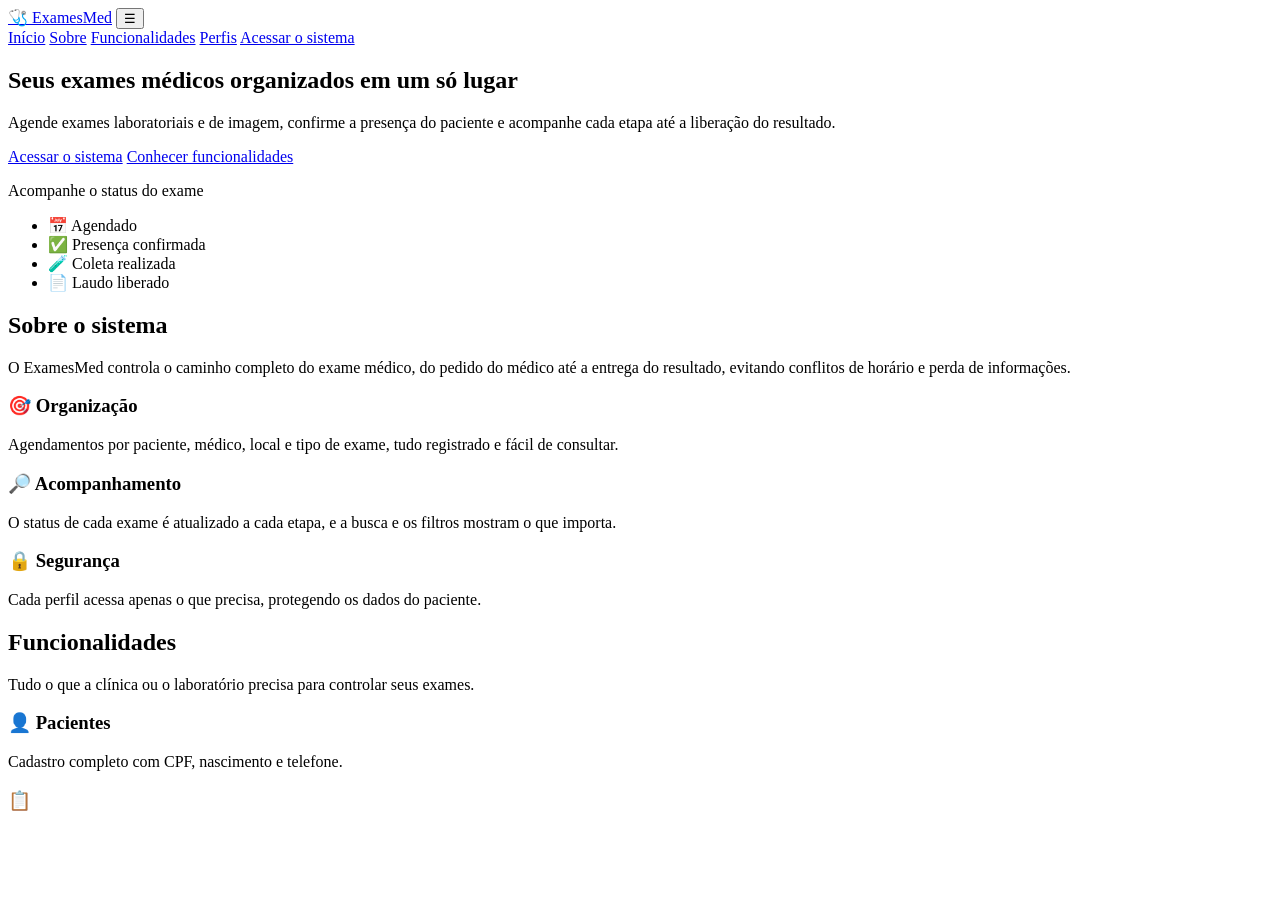
==== index.html @ 8dbb3906 "feat: estrutura HTML da tela inicial" ====
<!DOCTYPE html>
<!-- Diz ao navegador que este é um documento HTML5 -->
<html lang="pt-BR">
<head>
  <!-- Permite acentos e caracteres especiais -->
  <meta charset="UTF-8">
  <!-- Faz a página se ajustar à tela do celular (essencial para a responsividade) -->
  <meta name="viewport" content="width=device-width, initial-scale=1.0">
  <!-- Descrição que aparece nos resultados de busca -->
  <meta name="description" content="Sistema de Controle de Exames Médicos: agende exames laboratoriais e de imagem e acompanhe o status.">
  <!-- Título que aparece na aba do navegador -->
  <title>ExamesMed | Controle de Exames Médicos</title>
  <!-- Liga o arquivo de estilos (CSS) à página -->
  <link rel="stylesheet" href="css/style.css">
</head>
<body>

  <!-- ===== CABEÇALHO: logo, menu de navegação e botão de acesso ===== -->
  <header class="cabecalho">
    <div class="container cabecalho__interno">

      <!-- Logo: clicar leva ao topo da página -->
      <a href="#inicio" class="logo">🩺 ExamesMed</a>

      <!-- Botão que abre/fecha o menu no celular (o JS controla; o CSS esconde no computador) -->
      <button class="menu-toggle" id="menu-toggle" aria-label="Abrir menu" aria-expanded="false">☰</button>

      <!-- Menu: cada link rola até a seção com o mesmo id -->
      <nav class="menu" id="menu" aria-label="Menu principal">
        <a href="#inicio">Início</a>
        <a href="#sobre">Sobre</a>
        <a href="#funcionalidades">Funcionalidades</a>
        <a href="#perfis">Perfis</a>
        <a href="login.html" class="botao botao--destaque">Acessar o sistema</a>
      </nav>

    </div>
  </header>

  <main>

    <!-- ===== INÍCIO: apresentação do sistema (seção principal da página) ===== -->
    <section class="hero" id="inicio">
      <div class="container hero__interno">
        <div class="hero__texto">
          <h1>Seus exames médicos organizados em um só lugar</h1>
          <p>Agende exames laboratoriais e de imagem, confirme a presença do paciente e acompanhe cada etapa até a liberação do resultado.</p>
          <div class="hero__acoes">
            <a href="login.html" class="botao botao--destaque">Acessar o sistema</a>
            <a href="#funcionalidades" class="botao botao--contorno">Conhecer funcionalidades</a>
          </div>
        </div>

        <!-- Cartão decorativo que resume o fluxo do exame -->
        <div class="hero__cartao" aria-hidden="true">
          <p class="hero__cartao-titulo">Acompanhe o status do exame</p>
          <ul class="etapas">
            <li>📅 Agendado</li>
            <li>✅ Presença confirmada</li>
            <li>🧪 Coleta realizada</li>
            <li>📄 Laudo liberado</li>
          </ul>
        </div>
      </div>
    </section>

    <!-- ===== SOBRE: o que é o sistema e quais números/benefícios ele traz ===== -->
    <section class="secao" id="sobre">
      <div class="container">
        <h2>Sobre o sistema</h2>
        <p class="secao__intro">O ExamesMed controla o caminho completo do exame médico, do pedido do médico até a entrega do resultado, evitando conflitos de horário e perda de informações.</p>

        <div class="grade grade--3">
          <article class="cartao">
            <h3>🎯 Organização</h3>
            <p>Agendamentos por paciente, médico, local e tipo de exame, tudo registrado e fácil de consultar.</p>
          </article>
          <article class="cartao">
            <h3>🔎 Acompanhamento</h3>
            <p>O status de cada exame é atualizado a cada etapa, e a busca e os filtros mostram o que importa.</p>
          </article>
          <article class="cartao">
            <h3>🔒 Segurança</h3>
            <p>Cada perfil acessa apenas o que precisa, protegendo os dados do paciente.</p>
          </article>
        </div>
      </div>
    </section>

    <!-- ===== FUNCIONALIDADES: baseadas nos casos de uso do sistema ===== -->
    <section class="secao secao--cinza" id="funcionalidades">
      <div class="container">
        <h2>Funcionalidades</h2>
        <p class="secao__intro">Tudo o que a clínica ou o laboratório precisa para controlar seus exames.</p>

        <div class="grade grade--4">
          <article class="cartao">
            <h3>👤 Pacientes</h3>
            <p>Cadastro completo com CPF, nascimento e telefone.</p>
          </article>
          <article class="cartao">
            <h3>📋
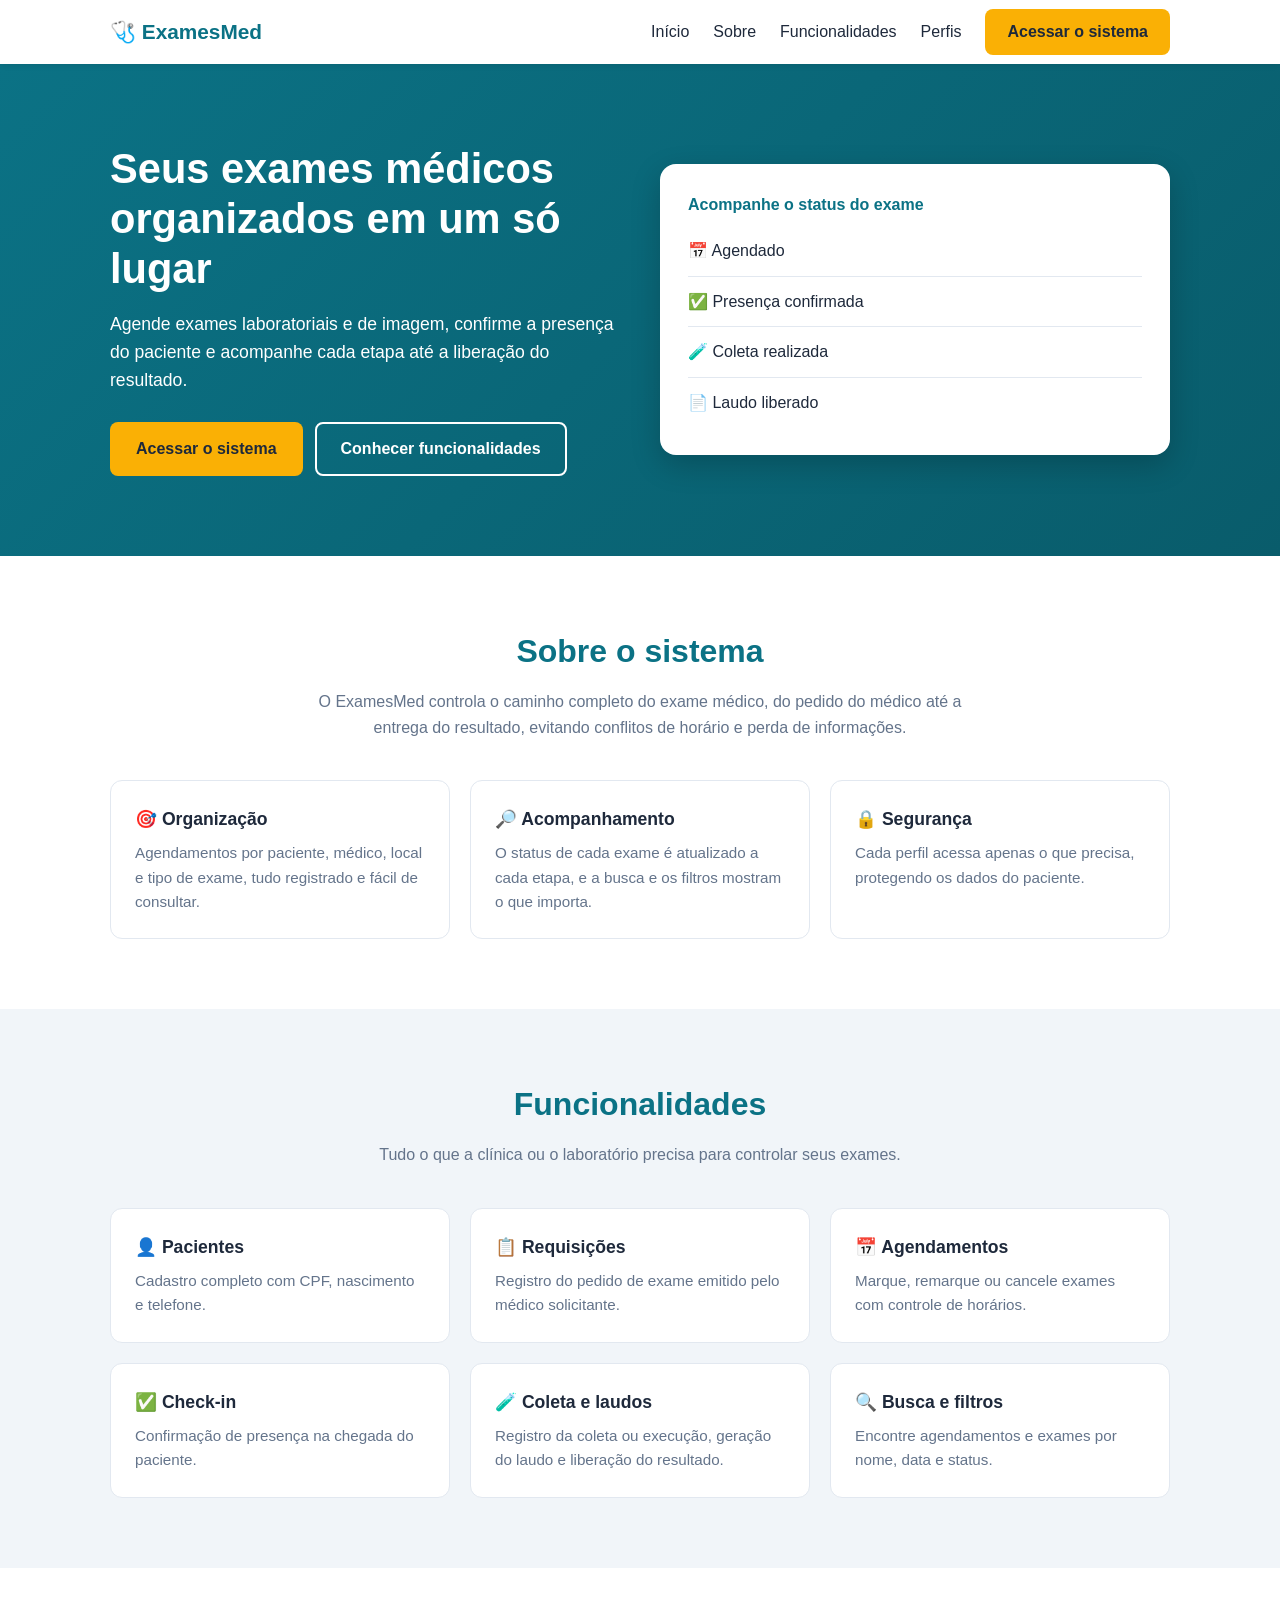
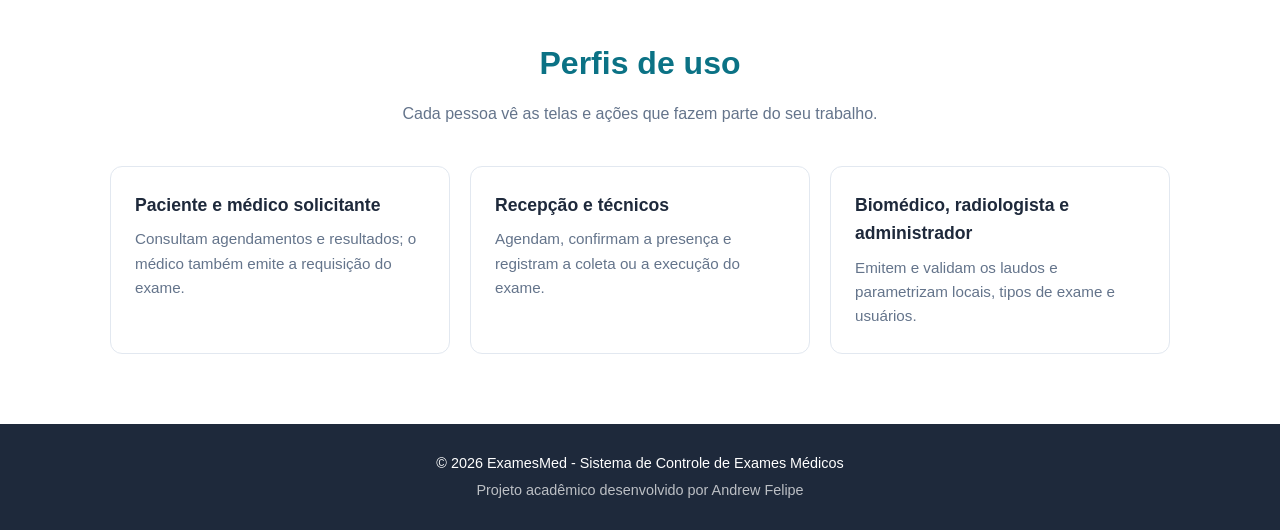
==== commit 68b3e4b3: "refactor: enxuga o html da tela inicial" ====
--- a/index.html
+++ b/index.html
@@ -1,16 +1,11 @@
 <!DOCTYPE html>
-<!-- Diz ao navegador que este é um documento HTML5 -->
 <html lang="pt-BR">
 <head>
-  <!-- Permite acentos e caracteres especiais -->
   <meta charset="UTF-8">
   <!-- Faz a página se ajustar à tela do celular (essencial para a responsividade) -->
   <meta name="viewport" content="width=device-width, initial-scale=1.0">
-  <!-- Descrição que aparece nos resultados de busca -->
   <meta name="description" content="Sistema de Controle de Exames Médicos: agende exames laboratoriais e de imagem e acompanhe o status.">
-  <!-- Título que aparece na aba do navegador -->
   <title>ExamesMed | Controle de Exames Médicos</title>
-  <!-- Liga o arquivo de estilos (CSS) à página -->
   <link rel="stylesheet" href="css/style.css">
 </head>
 <body>
@@ -18,11 +13,9 @@
   <!-- ===== CABEÇALHO: logo, menu de navegação e botão de acesso ===== -->
   <header class="cabecalho">
     <div class="container cabecalho__interno">
-
-      <!-- Logo: clicar leva ao topo da página -->
       <a href="#inicio" class="logo">🩺 ExamesMed</a>
 
-      <!-- Botão que abre/fecha o menu no celular (o JS controla; o CSS esconde no computador) -->
+      <!-- Botão ☰ do celular (o JS abre/fecha o menu; o CSS o esconde no computador) -->
       <button class="menu-toggle" id="menu-toggle" aria-label="Abrir menu" aria-expanded="false">☰</button>
 
       <!-- Menu: cada link rola até a seção com o mesmo id -->
@@ -33,13 +26,12 @@
         <a href="#perfis">Perfis</a>
         <a href="login.html" class="botao botao--destaque">Acessar o sistema</a>
       </nav>
-
     </div>
   </header>
 
   <main>
 
-    <!-- ===== INÍCIO: apresentação do sistema (seção principal da página) ===== -->
+    <!-- ===== INÍCIO: apresentação do sistema ===== -->
     <section class="hero" id="inicio">
       <div class="container hero__interno">
         <div class="hero__texto">
@@ -51,7 +43,7 @@
           </div>
         </div>
 
-        <!-- Cartão decorativo que resume o fluxo do exame -->
+        <!-- Cartão decorativo com o fluxo do exame (aria-hidden: leitores de tela ignoram) -->
         <div class="hero__cartao" aria-hidden="true">
           <p class="hero__cartao-titulo">Acompanhe o status do exame</p>
           <ul class="etapas">
@@ -64,13 +56,13 @@
       </div>
     </section>
 
-    <!-- ===== SOBRE: o que é o sistema e quais números/benefícios ele traz ===== -->
+    <!-- ===== SOBRE: o que é o sistema e seus benefícios ===== -->
     <section class="secao" id="sobre">
       <div class="container">
         <h2>Sobre o sistema</h2>
         <p class="secao__intro">O ExamesMed controla o caminho completo do exame médico, do pedido do médico até a entrega do resultado, evitando conflitos de horário e perda de informações.</p>
 
-        <div class="grade grade--3">
+        <div class="grade">
           <article class="cartao">
             <h3>🎯 Organização</h3>
             <p>Agendamentos por paciente, médico, local e tipo de exame, tudo registrado e fácil de consultar.</p>
@@ -93,10 +85,69 @@
         <h2>Funcionalidades</h2>
         <p class="secao__intro">Tudo o que a clínica ou o laboratório precisa para controlar seus exames.</p>
 
-        <div class="grade grade--4">
+        <div class="grade">
           <article class="cartao">
             <h3>👤 Pacientes</h3>
             <p>Cadastro completo com CPF, nascimento e telefone.</p>
           </article>
           <article class="cartao">
-            <h3>📋+            <h3>📋 Requisições</h3>
+            <p>Registro do pedido de exame emitido pelo médico solicitante.</p>
+          </article>
+          <article class="cartao">
+            <h3>📅 Agendamentos</h3>
+            <p>Marque, remarque ou cancele exames com controle de horários.</p>
+          </article>
+          <article class="cartao">
+            <h3>✅ Check-in</h3>
+            <p>Confirmação de presença na chegada do paciente.</p>
+          </article>
+          <article class="cartao">
+            <h3>🧪 Coleta e laudos</h3>
+            <p>Registro da coleta ou execução, geração do laudo e liberação do resultado.</p>
+          </article>
+          <article class="cartao">
+            <h3>🔍 Busca e filtros</h3>
+            <p>Encontre agendamentos e exames por nome, data e status.</p>
+          </article>
+        </div>
+      </div>
+    </section>
+
+    <!-- ===== PERFIS: quem usa o sistema (atores do modelo) ===== -->
+    <section class="secao" id="perfis">
+      <div class="container">
+        <h2>Perfis de uso</h2>
+        <p class="secao__intro">Cada pessoa vê as telas e ações que fazem parte do seu trabalho.</p>
+
+        <div class="grade">
+          <article class="cartao">
+            <h3>Paciente e médico solicitante</h3>
+            <p>Consultam agendamentos e resultados; o médico também emite a requisição do exame.</p>
+          </article>
+          <article class="cartao">
+            <h3>Recepção e técnicos</h3>
+            <p>Agendam, confirmam a presença e registram a coleta ou a execução do exame.</p>
+          </article>
+          <article class="cartao">
+            <h3>Biomédico, radiologista e administrador</h3>
+            <p>Emitem e validam os laudos e parametrizam locais, tipos de exame e usuários.</p>
+          </article>
+        </div>
+      </div>
+    </section>
+
+  </main>
+
+  <!-- ===== RODAPÉ ===== -->
+  <footer class="rodape">
+    <div class="container">
+      <p>© 2026 ExamesMed - Sistema de Controle de Exames Médicos</p>
+      <p>Projeto acadêmico desenvolvido por Andrew Felipe</p>
+    </div>
+  </footer>
+
+  <!-- JavaScript no final, para o HTML já existir quando ele rodar -->
+  <script src="js/main.js"></script>
+</body>
+</html>
--- a/css/style.css
+++ b/css/style.css
@@ -0,0 +1,199 @@
+/* =====================================================
+   VARIÁVEIS: cores e medidas guardadas em um só lugar
+   ===================================================== */
+:root {
+  --cor-principal: #0b7285;
+  --cor-escura: #095c6b;
+  --cor-clara: #e3fafc;
+  --cor-destaque: #fab005;
+  --cor-destaque-escura: #e09900;
+  --cor-texto: #1e293b;
+  --cor-texto-suave: #64748b;
+  --cor-fundo-cinza: #f1f5f9;
+  --cor-borda: #e2e8f0;
+  --branco: #ffffff;
+  --altura-cabecalho: 64px;
+}
+
+/* =====================================================
+   BASE
+   ===================================================== */
+/* Zera as margens do navegador; box-sizing evita que o padding aumente as caixas */
+* { margin: 0; padding: 0; box-sizing: border-box; }
+
+/* Rolagem suave nos links do menu; o scroll-padding deixa o título
+   da seção visível, sem ficar atrás do cabeçalho fixo */
+html { scroll-behavior: smooth; scroll-padding-top: var(--altura-cabecalho); }
+
+body { font-family: "Segoe UI", Arial, sans-serif; color: var(--cor-texto); line-height: 1.6; }
+a { color: inherit; text-decoration: none; }
+
+/* Container: limita a largura do conteúdo e centraliza na tela */
+.container { max-width: 1100px; margin: 0 auto; padding: 0 20px; }
+
+/* Contorno visível ao navegar pelo teclado (acessibilidade) */
+a:focus-visible, button:focus-visible { outline: 3px solid var(--cor-destaque); outline-offset: 2px; }
+
+/* =====================================================
+   BOTÕES
+   ===================================================== */
+.botao {
+  display: inline-block;
+  padding: 12px 24px;
+  border: 2px solid transparent;
+  border-radius: 8px;
+  font-weight: 600;
+  transition: background 0.2s, color 0.2s;
+}
+
+/* Amarelo: ação principal */
+.botao--destaque { background: var(--cor-destaque); color: var(--cor-texto); }
+.botao--destaque:hover { background: var(--cor-destaque-escura); }
+
+/* Só com borda: ação secundária (sobre fundo escuro) */
+.botao--contorno { border-color: var(--branco); color: var(--branco); }
+.botao--contorno:hover { background: var(--branco); color: var(--cor-principal); }
+
+/* =====================================================
+   CABEÇALHO E MENU
+   ===================================================== */
+/* sticky: o cabeçalho acompanha a rolagem da página */
+.cabecalho {
+  position: sticky;
+  top: 0;
+  z-index: 10;
+  background: var(--branco);
+  box-shadow: 0 1px 6px rgba(0, 0, 0, 0.1);
+}
+
+.cabecalho__interno {
+  display: flex;
+  justify-content: space-between;
+  align-items: center;
+  min-height: var(--altura-cabecalho);
+}
+
+.logo { font-size: 1.3rem; font-weight: 700; color: var(--cor-principal); }
+
+.menu { display: flex; align-items: center; gap: 24px; }
+.menu .botao { padding: 8px 20px; }
+
+/* Link em destaque ao passar o mouse ou quando a seção está na tela (classe "ativo" posta pelo JS) */
+.menu a:not(.botao):hover,
+.menu a.ativo:not(.botao) { color: var(--cor-principal); }
+.menu a.ativo:not(.botao) { font-weight: 700; }
+
+/* Botão ☰ do celular: escondido no computador */
+.menu-toggle { display: none; background: none; border: 0; font-size: 1.8rem; color: var(--cor-principal); cursor: pointer; }
+
+/* =====================================================
+   HERO: apresentação principal
+   ===================================================== */
+/* clamp(mínimo, ideal, máximo): o valor acompanha a largura da tela, dentro dos limites */
+.hero {
+  background: linear-gradient(135deg, var(--cor-principal), var(--cor-escura));
+  color: var(--branco);
+  padding: clamp(50px, 8vw, 80px) 0;
+}
+
+/* Colunas automáticas: lado a lado quando cabe, empilhadas quando não cabe */
+.hero__interno {
+  display: grid;
+  grid-template-columns: repeat(auto-fit, minmax(340px, 1fr));
+  gap: 40px;
+  align-items: center;
+}
+
+.hero__texto h1 { font-size: clamp(2rem, 5vw, 2.6rem); line-height: 1.2; margin-bottom: 16px; }
+.hero__texto p { font-size: 1.1rem; margin-bottom: 28px; }
+.hero__acoes { display: flex; flex-wrap: wrap; gap: 12px; }
+
+/* Cartão branco com as etapas do exame */
+.hero__cartao {
+  background: var(--branco);
+  color: var(--cor-texto);
+  padding: 28px;
+  border-radius: 16px;
+  box-shadow: 0 10px 30px rgba(0, 0, 0, 0.2);
+}
+
+.hero__cartao-titulo { font-weight: 700; color: var(--cor-principal); margin-bottom: 8px; }
+.etapas { list-style: none; }
+.etapas li { padding: 12px 0; border-bottom: 1px solid var(--cor-borda); }
+.etapas li:last-child { border: 0; }
+
+/* =====================================================
+   SEÇÕES
+   ===================================================== */
+.secao { padding: clamp(50px, 7vw, 70px) 0; }
+.secao--cinza { background: var(--cor-fundo-cinza); } /* alterna o fundo das seções */
+.secao h2 { font-size: 2rem; text-align: center; color: var(--cor-principal); margin-bottom: 12px; }
+.secao__intro { text-align: center; color: var(--cor-texto-suave); max-width: 650px; margin: 0 auto 40px; }
+
+/* =====================================================
+   GRADE E CARTÕES
+   ===================================================== */
+/* auto-fit: o navegador decide quantas colunas cabem (cada uma com no mínimo --min).
+   Isso substitui os @media de tablet e celular. */
+.grade {
+  display: grid;
+  gap: 20px;
+  grid-template-columns: repeat(auto-fit, minmax(var(--min, 280px), 1fr));
+}
+
+/* Cartões menores: cabem 4 por linha no computador */
+.grade--4 { --min: 240px; }
+
+.cartao {
+  background: var(--branco);
+  padding: 24px;
+  border: 1px solid var(--cor-borda);
+  border-radius: 12px;
+  transition: transform 0.2s, box-shadow 0.2s;
+}
+
+/* Ao passar o mouse, o cartão sobe um pouco */
+.cartao:hover { transform: translateY(-4px); box-shadow: 0 8px 20px rgba(0, 0, 0, 0.08); }
+.cartao h3 { font-size: 1.1rem; margin-bottom: 8px; }
+.cartao p { color: var(--cor-texto-suave); font-size: 0.95rem; }
+
+/* =====================================================
+   CHAMADA FINAL E RODAPÉ
+   ===================================================== */
+.chamada { background: var(--cor-clara); text-align: center; padding: 60px 0; }
+.chamada h2 { color: var(--cor-escura); margin-bottom: 8px; }
+.chamada p { color: var(--cor-texto-suave); margin-bottom: 24px; }
+
+.rodape { background: var(--cor-texto); color: var(--branco); text-align: center; padding: 28px 0; font-size: 0.9rem; }
+.rodape p + p { margin-top: 4px; opacity: 0.7; }
+
+/* =====================================================
+   RESPONSIVIDADE: só o menu precisa de @media
+   (o resto se adapta sozinho com auto-fit e clamp)
+   ===================================================== */
+@media (max-width: 768px) {
+  .menu-toggle { display: block; }
+
+  /* O menu vira uma lista que abre embaixo do cabeçalho.
+     Começa escondido; o JS adiciona a classe "aberto" para mostrar. */
+  .menu {
+    display: none;
+    position: absolute;
+    top: var(--altura-cabecalho);
+    left: 0;
+    right: 0;
+    flex-direction: column;
+    align-items: stretch;
+    gap: 0;
+    background: var(--branco);
+    padding: 12px 20px 20px;
+    box-shadow: 0 6px 10px rgba(0, 0, 0, 0.1);
+  }
+
+  .menu.aberto { display: flex; }
+  .menu a { padding: 12px 0; }
+  .menu .botao { text-align: center; margin-top: 8px; }
+
+  /* Botões do hero ocupam a largura toda no celular */
+  .hero__acoes .botao { width: 100%; text-align: center; }
+}
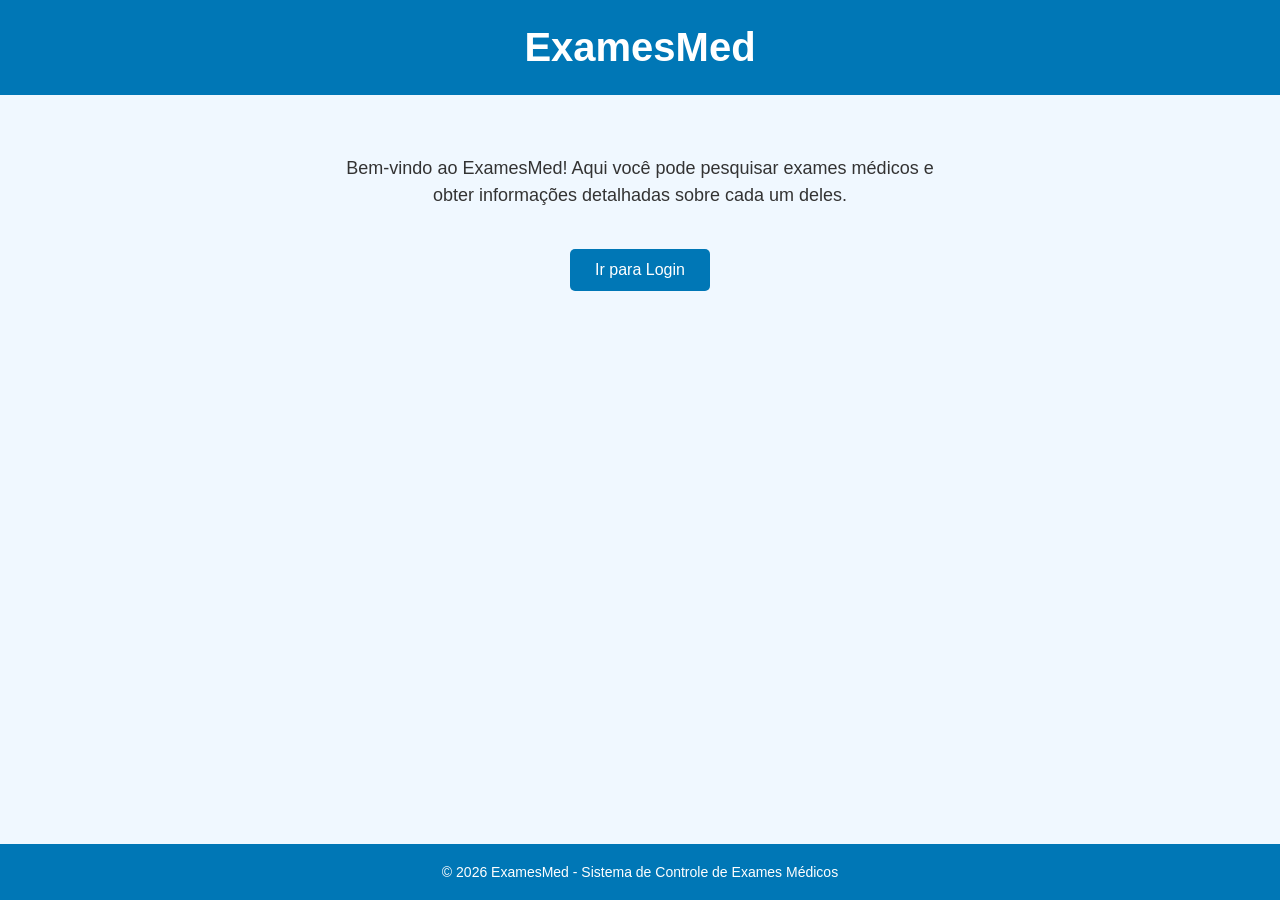
==== commit 729655e4: "refactor: refaz tela inicial com novo layout e estilo" ====
--- a/index.html
+++ b/index.html
@@ -1,153 +1,49 @@
 <!DOCTYPE html>
-<html lang="pt-BR">
+<html lang="pt-br">
+
 <head>
-  <meta charset="UTF-8">
-  <!-- Faz a página se ajustar à tela do celular (essencial para a responsividade) -->
-  <meta name="viewport" content="width=device-width, initial-scale=1.0">
-  <meta name="description" content="Sistema de Controle de Exames Médicos: agende exames laboratoriais e de imagem e acompanhe o status.">
-  <title>ExamesMed | Controle de Exames Médicos</title>
-  <link rel="stylesheet" href="css/style.css">
+    <!-- Define a codificação para aceitar acentos -->
+    <meta charset="UTF-8">
+
+    <!-- Adapta a página para celulares e computadores -->
+    <meta name="viewport" content="width=device-width, initial-scale=1.0">
+
+    <!-- Título da página no navegador -->
+    <title>ExamesMed</title>
+
+    <!-- Conecta o arquivo CSS -->
+    <link rel="stylesheet" href="css/style.css">
 </head>
+
 <body>
 
-  <!-- ===== CABEÇALHO: logo, menu de navegação e botão de acesso ===== -->
-  <header class="cabecalho">
-    <div class="container cabecalho__interno">
-      <a href="#inicio" class="logo">🩺 ExamesMed</a>
+    <!-- Topo azul da página -->
+    <header>
+        <h1>ExamesMed</h1>
+    </header>
 
-      <!-- Botão ☰ do celular (o JS abre/fecha o menu; o CSS o esconde no computador) -->
-      <button class="menu-toggle" id="menu-toggle" aria-label="Abrir menu" aria-expanded="false">☰</button>
+    <!-- Conteúdo principal -->
+    <main>
 
-      <!-- Menu: cada link rola até a seção com o mesmo id -->
-      <nav class="menu" id="menu" aria-label="Menu principal">
-        <a href="#inicio">Início</a>
-        <a href="#sobre">Sobre</a>
-        <a href="#funcionalidades">Funcionalidades</a>
-        <a href="#perfis">Perfis</a>
-        <a href="login.html" class="botao botao--destaque">Acessar o sistema</a>
-      </nav>
-    </div>
-  </header>
+        <!-- Apresentação do sistema -->
+        <p>
+            Bem-vindo ao ExamesMed! Aqui você pode pesquisar
+            exames médicos e obter informações detalhadas
+            sobre cada um deles.
+        </p>
 
-  <main>
+        <!-- Botão para acessar a página de login -->
+        <button onclick="window.location.href='login.html'">
+            Ir para Login
+        </button>
 
-    <!-- ===== INÍCIO: apresentação do sistema ===== -->
-    <section class="hero" id="inicio">
-      <div class="container hero__interno">
-        <div class="hero__texto">
-          <h1>Seus exames médicos organizados em um só lugar</h1>
-          <p>Agende exames laboratoriais e de imagem, confirme a presença do paciente e acompanhe cada etapa até a liberação do resultado.</p>
-          <div class="hero__acoes">
-            <a href="login.html" class="botao botao--destaque">Acessar o sistema</a>
-            <a href="#funcionalidades" class="botao botao--contorno">Conhecer funcionalidades</a>
-          </div>
-        </div>
+    </main>
 
-        <!-- Cartão decorativo com o fluxo do exame (aria-hidden: leitores de tela ignoram) -->
-        <div class="hero__cartao" aria-hidden="true">
-          <p class="hero__cartao-titulo">Acompanhe o status do exame</p>
-          <ul class="etapas">
-            <li>📅 Agendado</li>
-            <li>✅ Presença confirmada</li>
-            <li>🧪 Coleta realizada</li>
-            <li>📄 Laudo liberado</li>
-          </ul>
-        </div>
-      </div>
-    </section>
+    <!-- Rodapé da página -->
+    <footer>
+        <p>
+            &copy; 2026 ExamesMed - Sistema de Controle de Exames Médicos
+        </p>
+    </footer>
 
-    <!-- ===== SOBRE: o que é o sistema e seus benefícios ===== -->
-    <section class="secao" id="sobre">
-      <div class="container">
-        <h2>Sobre o sistema</h2>
-        <p class="secao__intro">O ExamesMed controla o caminho completo do exame médico, do pedido do médico até a entrega do resultado, evitando conflitos de horário e perda de informações.</p>
-
-        <div class="grade">
-          <article class="cartao">
-            <h3>🎯 Organização</h3>
-            <p>Agendamentos por paciente, médico, local e tipo de exame, tudo registrado e fácil de consultar.</p>
-          </article>
-          <article class="cartao">
-            <h3>🔎 Acompanhamento</h3>
-            <p>O status de cada exame é atualizado a cada etapa, e a busca e os filtros mostram o que importa.</p>
-          </article>
-          <article class="cartao">
-            <h3>🔒 Segurança</h3>
-            <p>Cada perfil acessa apenas o que precisa, protegendo os dados do paciente.</p>
-          </article>
-        </div>
-      </div>
-    </section>
-
-    <!-- ===== FUNCIONALIDADES: baseadas nos casos de uso do sistema ===== -->
-    <section class="secao secao--cinza" id="funcionalidades">
-      <div class="container">
-        <h2>Funcionalidades</h2>
-        <p class="secao__intro">Tudo o que a clínica ou o laboratório precisa para controlar seus exames.</p>
-
-        <div class="grade">
-          <article class="cartao">
-            <h3>👤 Pacientes</h3>
-            <p>Cadastro completo com CPF, nascimento e telefone.</p>
-          </article>
-          <article class="cartao">
-            <h3>📋 Requisições</h3>
-            <p>Registro do pedido de exame emitido pelo médico solicitante.</p>
-          </article>
-          <article class="cartao">
-            <h3>📅 Agendamentos</h3>
-            <p>Marque, remarque ou cancele exames com controle de horários.</p>
-          </article>
-          <article class="cartao">
-            <h3>✅ Check-in</h3>
-            <p>Confirmação de presença na chegada do paciente.</p>
-          </article>
-          <article class="cartao">
-            <h3>🧪 Coleta e laudos</h3>
-            <p>Registro da coleta ou execução, geração do laudo e liberação do resultado.</p>
-          </article>
-          <article class="cartao">
-            <h3>🔍 Busca e filtros</h3>
-            <p>Encontre agendamentos e exames por nome, data e status.</p>
-          </article>
-        </div>
-      </div>
-    </section>
-
-    <!-- ===== PERFIS: quem usa o sistema (atores do modelo) ===== -->
-    <section class="secao" id="perfis">
-      <div class="container">
-        <h2>Perfis de uso</h2>
-        <p class="secao__intro">Cada pessoa vê as telas e ações que fazem parte do seu trabalho.</p>
-
-        <div class="grade">
-          <article class="cartao">
-            <h3>Paciente e médico solicitante</h3>
-            <p>Consultam agendamentos e resultados; o médico também emite a requisição do exame.</p>
-          </article>
-          <article class="cartao">
-            <h3>Recepção e técnicos</h3>
-            <p>Agendam, confirmam a presença e registram a coleta ou a execução do exame.</p>
-          </article>
-          <article class="cartao">
-            <h3>Biomédico, radiologista e administrador</h3>
-            <p>Emitem e validam os laudos e parametrizam locais, tipos de exame e usuários.</p>
-          </article>
-        </div>
-      </div>
-    </section>
-
-  </main>
-
-  <!-- ===== RODAPÉ ===== -->
-  <footer class="rodape">
-    <div class="container">
-      <p>© 2026 ExamesMed - Sistema de Controle de Exames Médicos</p>
-      <p>Projeto acadêmico desenvolvido por Andrew Felipe</p>
-    </div>
-  </footer>
-
-  <!-- JavaScript no final, para o HTML já existir quando ele rodar -->
-  <script src="js/main.js"></script>
-</body>
-</html>+</body>
--- a/css/style.css
+++ b/css/style.css
@@ -1,199 +1,73 @@
-/* =====================================================
-   VARIÁVEIS: cores e medidas guardadas em um só lugar
-   ===================================================== */
-:root {
-  --cor-principal: #0b7285;
-  --cor-escura: #095c6b;
-  --cor-clara: #e3fafc;
-  --cor-destaque: #fab005;
-  --cor-destaque-escura: #e09900;
-  --cor-texto: #1e293b;
-  --cor-texto-suave: #64748b;
-  --cor-fundo-cinza: #f1f5f9;
-  --cor-borda: #e2e8f0;
-  --branco: #ffffff;
-  --altura-cabecalho: 64px;
+/* Configuração geral da página */
+body {
+    font-family: Arial, sans-serif;
+    background-color: #f0f8ff;
+    text-align: center;
+    margin: 0;
+    padding: 0;
+    min-height: 100vh;
+
+    /* Organiza a página em coluna */
+    display: flex;
+    flex-direction: column;
 }
 
-/* =====================================================
-   BASE
-   ===================================================== */
-/* Zera as margens do navegador; box-sizing evita que o padding aumente as caixas */
-* { margin: 0; padding: 0; box-sizing: border-box; }
-
-/* Rolagem suave nos links do menu; o scroll-padding deixa o título
-   da seção visível, sem ficar atrás do cabeçalho fixo */
-html { scroll-behavior: smooth; scroll-padding-top: var(--altura-cabecalho); }
-
-body { font-family: "Segoe UI", Arial, sans-serif; color: var(--cor-texto); line-height: 1.6; }
-a { color: inherit; text-decoration: none; }
-
-/* Container: limita a largura do conteúdo e centraliza na tela */
-.container { max-width: 1100px; margin: 0 auto; padding: 0 20px; }
-
-/* Contorno visível ao navegar pelo teclado (acessibilidade) */
-a:focus-visible, button:focus-visible { outline: 3px solid var(--cor-destaque); outline-offset: 2px; }
-
-/* =====================================================
-   BOTÕES
-   ===================================================== */
-.botao {
-  display: inline-block;
-  padding: 12px 24px;
-  border: 2px solid transparent;
-  border-radius: 8px;
-  font-weight: 600;
-  transition: background 0.2s, color 0.2s;
+/* Topo azul */
+header {
+    background-color: #0077b6;
+    padding: 15px;
 }
 
-/* Amarelo: ação principal */
-.botao--destaque { background: var(--cor-destaque); color: var(--cor-texto); }
-.botao--destaque:hover { background: var(--cor-destaque-escura); }
-
-/* Só com borda: ação secundária (sobre fundo escuro) */
-.botao--contorno { border-color: var(--branco); color: var(--branco); }
-.botao--contorno:hover { background: var(--branco); color: var(--cor-principal); }
-
-/* =====================================================
-   CABEÇALHO E MENU
-   ===================================================== */
-/* sticky: o cabeçalho acompanha a rolagem da página */
-.cabecalho {
-  position: sticky;
-  top: 0;
-  z-index: 10;
-  background: var(--branco);
-  box-shadow: 0 1px 6px rgba(0, 0, 0, 0.1);
+/* Nome ExamesMed no topo */
+h1 {
+    color: white;
+    font-size: 40px;
+    margin: 10px;
 }
 
-.cabecalho__interno {
-  display: flex;
-  justify-content: space-between;
-  align-items: center;
-  min-height: var(--altura-cabecalho);
+/* Área do conteúdo principal */
+main {
+    flex: 1;
+    padding: 40px 20px;
 }
 
-.logo { font-size: 1.3rem; font-weight: 700; color: var(--cor-principal); }
-
-.menu { display: flex; align-items: center; gap: 24px; }
-.menu .botao { padding: 8px 20px; }
-
-/* Link em destaque ao passar o mouse ou quando a seção está na tela (classe "ativo" posta pelo JS) */
-.menu a:not(.botao):hover,
-.menu a.ativo:not(.botao) { color: var(--cor-principal); }
-.menu a.ativo:not(.botao) { font-weight: 700; }
-
-/* Botão ☰ do celular: escondido no computador */
-.menu-toggle { display: none; background: none; border: 0; font-size: 1.8rem; color: var(--cor-principal); cursor: pointer; }
-
-/* =====================================================
-   HERO: apresentação principal
-   ===================================================== */
-/* clamp(mínimo, ideal, máximo): o valor acompanha a largura da tela, dentro dos limites */
-.hero {
-  background: linear-gradient(135deg, var(--cor-principal), var(--cor-escura));
-  color: var(--branco);
-  padding: clamp(50px, 8vw, 80px) 0;
+/* Texto de apresentação */
+main p {
+    color: #333;
+    font-size: 18px;
+    line-height: 1.5;
+    max-width: 600px;
+    margin: 20px auto;
 }
 
-/* Colunas automáticas: lado a lado quando cabe, empilhadas quando não cabe */
-.hero__interno {
-  display: grid;
-  grid-template-columns: repeat(auto-fit, minmax(340px, 1fr));
-  gap: 40px;
-  align-items: center;
+/* Botão de login */
+button {
+    background-color: #0077b6;
+    color: white;
+    padding: 12px 25px;
+    border: none;
+    border-radius: 5px;
+    font-size: 16px;
+    cursor: pointer;
+    margin: 20px auto;
 }
 
-.hero__texto h1 { font-size: clamp(2rem, 5vw, 2.6rem); line-height: 1.2; margin-bottom: 16px; }
-.hero__texto p { font-size: 1.1rem; margin-bottom: 28px; }
-.hero__acoes { display: flex; flex-wrap: wrap; gap: 12px; }
-
-/* Cartão branco com as etapas do exame */
-.hero__cartao {
-  background: var(--branco);
-  color: var(--cor-texto);
-  padding: 28px;
-  border-radius: 16px;
-  box-shadow: 0 10px 30px rgba(0, 0, 0, 0.2);
+/* Efeito ao passar o mouse no botão */
+button:hover {
+    background-color: #023e8a;
 }
 
-.hero__cartao-titulo { font-weight: 700; color: var(--cor-principal); margin-bottom: 8px; }
-.etapas { list-style: none; }
-.etapas li { padding: 12px 0; border-bottom: 1px solid var(--cor-borda); }
-.etapas li:last-child { border: 0; }
-
-/* =====================================================
-   SEÇÕES
-   ===================================================== */
-.secao { padding: clamp(50px, 7vw, 70px) 0; }
-.secao--cinza { background: var(--cor-fundo-cinza); } /* alterna o fundo das seções */
-.secao h2 { font-size: 2rem; text-align: center; color: var(--cor-principal); margin-bottom: 12px; }
-.secao__intro { text-align: center; color: var(--cor-texto-suave); max-width: 650px; margin: 0 auto 40px; }
-
-/* =====================================================
-   GRADE E CARTÕES
-   ===================================================== */
-/* auto-fit: o navegador decide quantas colunas cabem (cada uma com no mínimo --min).
-   Isso substitui os @media de tablet e celular. */
-.grade {
-  display: grid;
-  gap: 20px;
-  grid-template-columns: repeat(auto-fit, minmax(var(--min, 280px), 1fr));
+/* Rodapé azul */
+footer {
+    background-color: #0077b6;
+    color: white;
+    padding: 15px;
 }
 
-/* Cartões menores: cabem 4 por linha no computador */
-.grade--4 { --min: 240px; }
-
-.cartao {
-  background: var(--branco);
-  padding: 24px;
-  border: 1px solid var(--cor-borda);
-  border-radius: 12px;
-  transition: transform 0.2s, box-shadow 0.2s;
-}
-
-/* Ao passar o mouse, o cartão sobe um pouco */
-.cartao:hover { transform: translateY(-4px); box-shadow: 0 8px 20px rgba(0, 0, 0, 0.08); }
-.cartao h3 { font-size: 1.1rem; margin-bottom: 8px; }
-.cartao p { color: var(--cor-texto-suave); font-size: 0.95rem; }
-
-/* =====================================================
-   CHAMADA FINAL E RODAPÉ
-   ===================================================== */
-.chamada { background: var(--cor-clara); text-align: center; padding: 60px 0; }
-.chamada h2 { color: var(--cor-escura); margin-bottom: 8px; }
-.chamada p { color: var(--cor-texto-suave); margin-bottom: 24px; }
-
-.rodape { background: var(--cor-texto); color: var(--branco); text-align: center; padding: 28px 0; font-size: 0.9rem; }
-.rodape p + p { margin-top: 4px; opacity: 0.7; }
-
-/* =====================================================
-   RESPONSIVIDADE: só o menu precisa de @media
-   (o resto se adapta sozinho com auto-fit e clamp)
-   ===================================================== */
-@media (max-width: 768px) {
-  .menu-toggle { display: block; }
-
-  /* O menu vira uma lista que abre embaixo do cabeçalho.
-     Começa escondido; o JS adiciona a classe "aberto" para mostrar. */
-  .menu {
-    display: none;
-    position: absolute;
-    top: var(--altura-cabecalho);
-    left: 0;
-    right: 0;
-    flex-direction: column;
-    align-items: stretch;
-    gap: 0;
-    background: var(--branco);
-    padding: 12px 20px 20px;
-    box-shadow: 0 6px 10px rgba(0, 0, 0, 0.1);
-  }
-
-  .menu.aberto { display: flex; }
-  .menu a { padding: 12px 0; }
-  .menu .botao { text-align: center; margin-top: 8px; }
-
-  /* Botões do hero ocupam a largura toda no celular */
-  .hero__acoes .botao { width: 100%; text-align: center; }
+/* Texto do rodapé */
+footer p {
+    color: white;
+    font-size: 14px;
+    margin:
+ 5px;
 }
